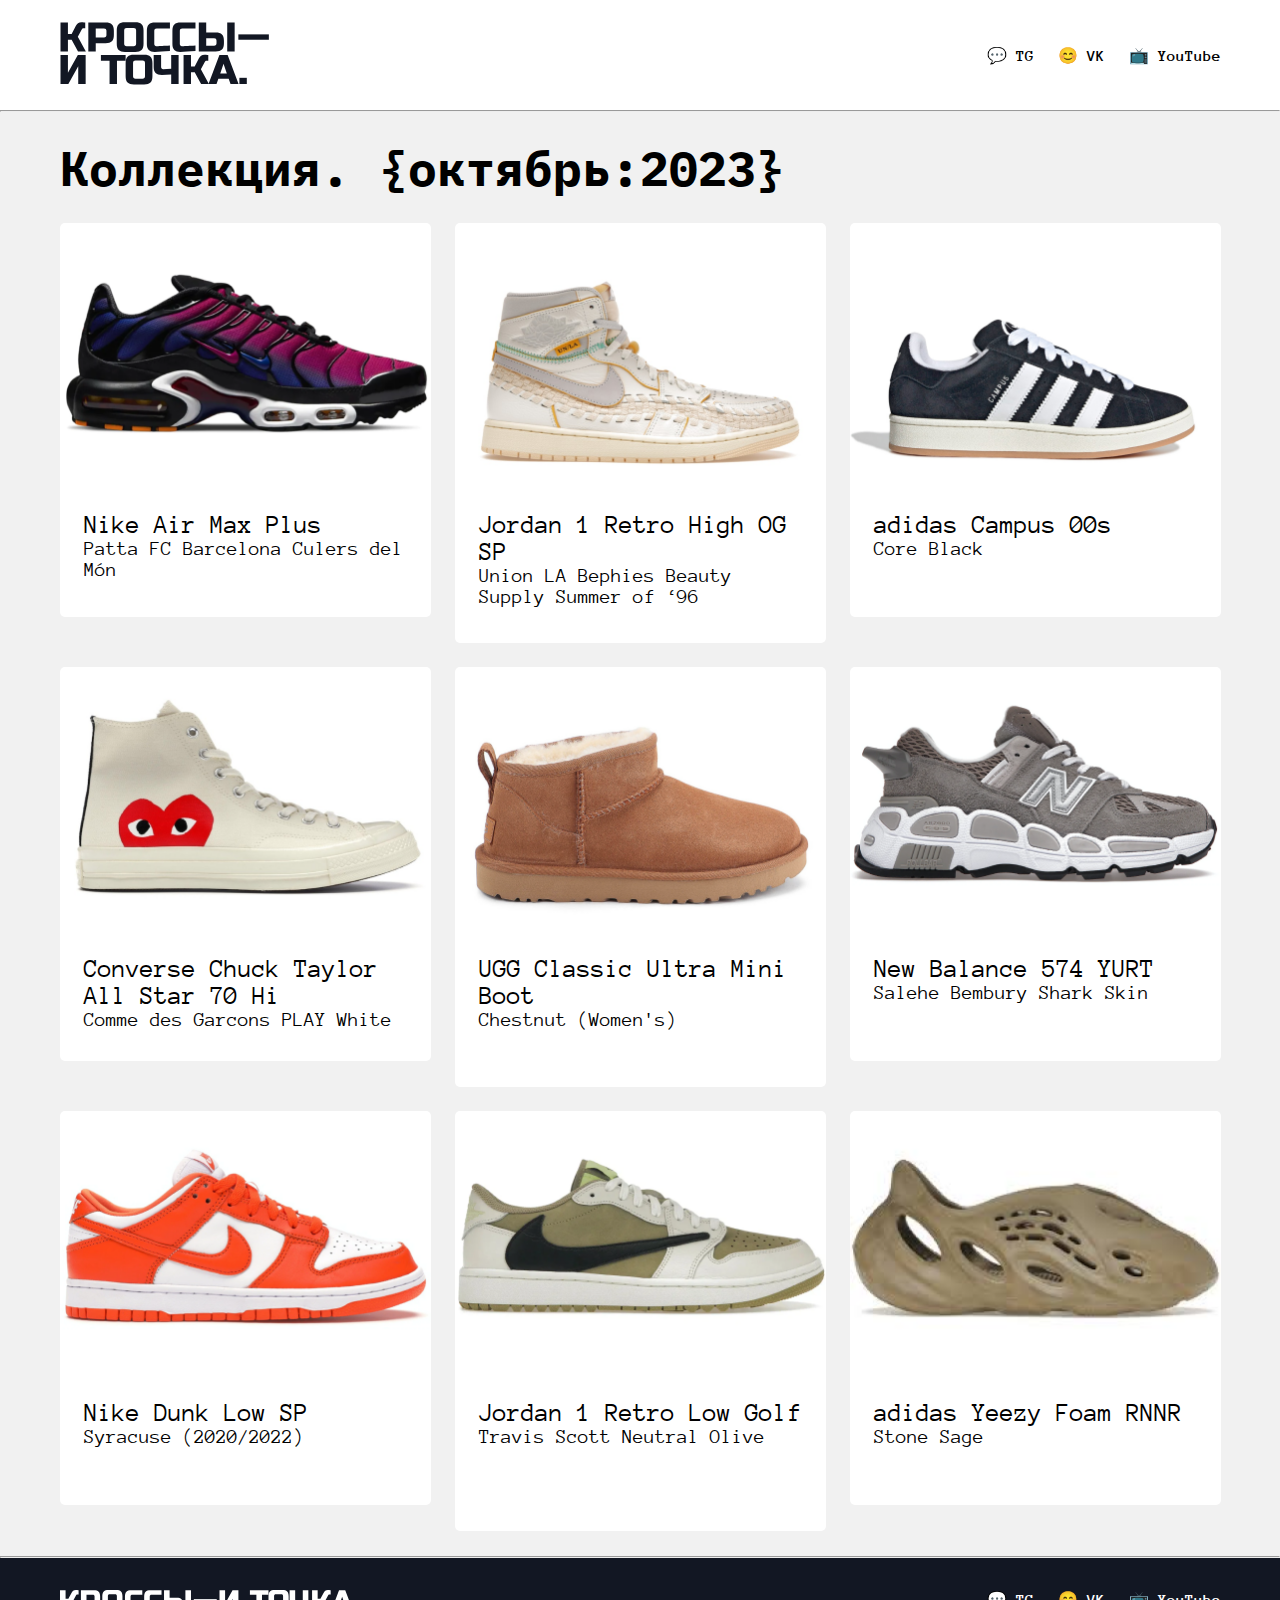
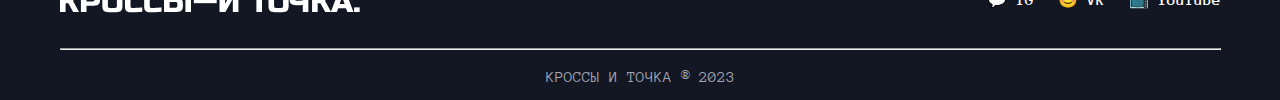
==== index.html @ d74bbc8a "first commit" ====
<!DOCTYPE html>
<html lang="ru">

<head>
    <meta charset="UTF-8">
    <meta name="viewport" content="width=device-width, initial-scale=1.0">
    <title>КРОССЫ - И ТОЧКА.</title>
    <link rel="stylesheet" href="./css/style.css">
    <link rel="preconnect" href="https://fonts.googleapis.com">
    <link rel="preconnect" href="https://fonts.gstatic.com" crossorigin>
    <link
        href="https://fonts.googleapis.com/css2?family=Anonymous+Pro:ital,wght@0,400;0,700;1,400;1,700&family=Roboto:wght@300;900&display=swap"
        rel="stylesheet">
    <link rel="preconnect" href="https://fonts.googleapis.com">
    <link rel="preconnect" href="https://fonts.gstatic.com" crossorigin>
    <link href="https://fonts.googleapis.com/css2?family=IBM+Plex+Mono:wght@100;300;400;500;600;700&display=swap"
        rel="stylesheet">
</head>

<body>
    <div class="container">
        <header class="header">
            <!-- я решил сделать внутренний отступ у header заместо выравнивания по центру т.к. в 
        макете выравнивание не по центру  -->
            <a href="/"><img src="./icons/logo_header.svg" alt="Логотип КРОССЫ - И ТОЧКА." class="header__image"></a>
            <nav>
                <ul class="navigation__list">
                    <li><a href="https://t.me/blinidontunderstand">💬 TG</a></li>
                    <li><a href="https://vk.com/who_asked_me">😊 VK</a></li>
                    <li><a href="https://www.youtube.com/watch?v=d-diB65scQU">📺 YouTube</a></li>
                </ul>
            </nav>
        </header>
    </div>
    <hr>

    <main>
        <div class="container">
            <h1 class="collection__title">Коллекция. {октябрь:2023}</h1>
            <div class="sneakers__collection">
                <div class="sneaker">
                    <img src="./images/sneak1.png" alt="" class="sneaker__image">
                    <div class="sneaker__info">
                        <div class="sneaker__title">Nike Air Max Plus</div>
                        <div class="sneaker__descr">Patta FC Barcelona Culers del Món</div>
                    </div>
                </div>
                <div class="sneaker">
                    <img src="./images/sneak2.png" alt="" class="sneaker__image">
                    <div class="sneaker__info">
                        <div class="sneaker__title">Jordan 1 Retro High OG SP</div>
                        <div class="sneaker__descr">Union LA Bephies Beauty Supply Summer of ‘96</div>
                    </div>
                </div>
                <div class="sneaker">
                    <img src="./images/sneak3.png" alt="" class="sneaker__image">
                    <div class="sneaker__info">
                        <div class="sneaker__title">adidas Campus 00s</div>
                        <div class="sneaker__descr">Core Black</div>
                    </div>
                </div>
                <div class="sneaker">
                    <img src="./images/sneak4.png" alt="" class="sneaker__image">
                    <div class="sneaker__info">
                        <div class="sneaker__title">Converse Chuck Taylor All Star 70 Hi</div>
                        <div class="sneaker__descr">Comme des Garcons PLAY White</div>
                    </div>
                </div>
                <div class="sneaker">
                    <img src="./images/sneak5.png" alt="" class="sneaker__image">
                    <div class="sneaker__info">
                        <div class="sneaker__title">UGG Classic Ultra Mini Boot</div>
                        <div class="sneaker__descr">Chestnut (Women's)</div>
                    </div>
                </div>
                <div class="sneaker">
                    <img src="./images/sneak6.png" alt="" class="sneaker__image">
                    <div class="sneaker__info">
                        <div class="sneaker__title">New Balance 574 YURT</div>
                        <div class="sneaker__descr">Salehe Bembury Shark Skin</div>
                    </div>
                </div>
                <div class="sneaker">
                    <img src="./images/sneak7.png" alt="" class="sneaker__image">
                    <div class="sneaker__info">
                        <div class="sneaker__title">Nike Dunk Low SP</div>
                        <div class="sneaker__descr">Syracuse (2020/2022)</div>
                    </div>
                </div>
                <div class="sneaker">
                    <img src="./images/sneak8.png" alt="" class="sneaker__image">
                    <div class="sneaker__info">
                        <div class="sneaker__title">Jordan 1 Retro Low Golf</div>
                        <div class="sneaker__descr">Travis Scott Neutral Olive</div>
                    </div>
                </div>
                <div class="sneaker">
                    <img src="./images/sneak9.png" alt="" class="sneaker__image">
                    <div class="sneaker__info">
                        <div class="sneaker__title">adidas Yeezy Foam RNNR</div>
                        <div class="sneaker__descr">Stone Sage</div>
                    </div>
                </div>
            </div>
        </div>
    </main>
    <hr>
    <footer class="footer">
        <div class="container">
            <div class="footer__content">
                <a href="/"><img src="./icons/logo_footer.svg" alt="Логотип КРОССЫ - И ТОЧКА." class="footer__logo"></a>
                <nav>
                    <ul class="navigation__list">
                        <li><a href="https://t.me/blinidontunderstand">💬 TG</a></li>
                        <li><a href="https://vk.com/who_asked_me">😊 VK</a></li>
                        <li><a href="https://www.youtube.com/watch?v=d-diB65scQU">📺 YouTube</a></li>
                    </ul>
                </nav>
            </div>
            <hr>
            <span class="copyright">КРОССЫ И ТОЧКА ® 2023</span>
        </div>
    </footer>
</body>

</html>
---- css/style.css ----
* {
    box-sizing: border-box;
    margin: 0;
    padding: 0;
}
body {
    font-family: "Anonymous Pro", monospace, Arial, Helvetica, sans-serif;
}
.container {
    max-width: 1161px;
    display: block;
    margin: 0 auto;
}
.header {
    height: 110px;
    display: flex;
    align-items: center;
    justify-content: space-between;
}
.navigation__list {
    display: flex;
    flex-direction: row;
    gap: 0 24px;
    list-style: none;
}
.navigation__list a {
    text-decoration: none;
    font-weight: bold;
    color: black;
}
.header__image {
    height: 63px;
}
.sneaker__image {
    width: 371px;
}
.collection__title {
    font-family: "IBM Plex Mono", monospace;
    font-size: 48px;
    font-weight: 700;
    margin-bottom: 24px;
}
.sneaker__info {
    padding: 32px 24px;
}
.sneakers__collection {
    display: flex;
    flex-wrap: wrap;
    gap: 24px;
    align-content: center;
    padding-bottom: 25px;
}

.sneaker {
    height: 394px;
    width: 371px;
    background-color: white;
    border-radius: 5px;
}
.sneaker:nth-child(3n + 2) {
    height: 420px;
}
main {
    background-color: #f1f1f1;
    width: 100%;
    min-height: 100px;
    padding-top: 25px;
}
.sneaker__title {
    font-size: 26px;
    font-weight: 500;
    width: 323px;
}
.sneaker__descr {
    font-size: 20px;
    width: 323px;
}
.footer {
    min-height: 142px;
    background-color: #121723;
}
.footer .navigation__list a {
    color: white;
}
.footer__content {
    display: flex;
    flex-direction: row;
    padding: 32px 0;
    justify-content: space-between;
}
.copyright {
    color: #a1a6b4;
    display: flex;
    justify-content: center;
    padding-top: 18px;
}
@media (max-width: 826px) {
    .sneakers__collection {
        flex-direction: column;
    }
    .collection__title {
        text-align: center;
        font-size: 35px;
    }
    .header {
        flex-direction: column;
        padding: 20px 0;
        min-height: 140px;
    }
    .navigation__list {
        margin-top: 20px;
    }
    .footer__content {
        flex-direction: column;
        align-items: center;
    }
    .copyright {
        padding-bottom: 15px;
    }
}
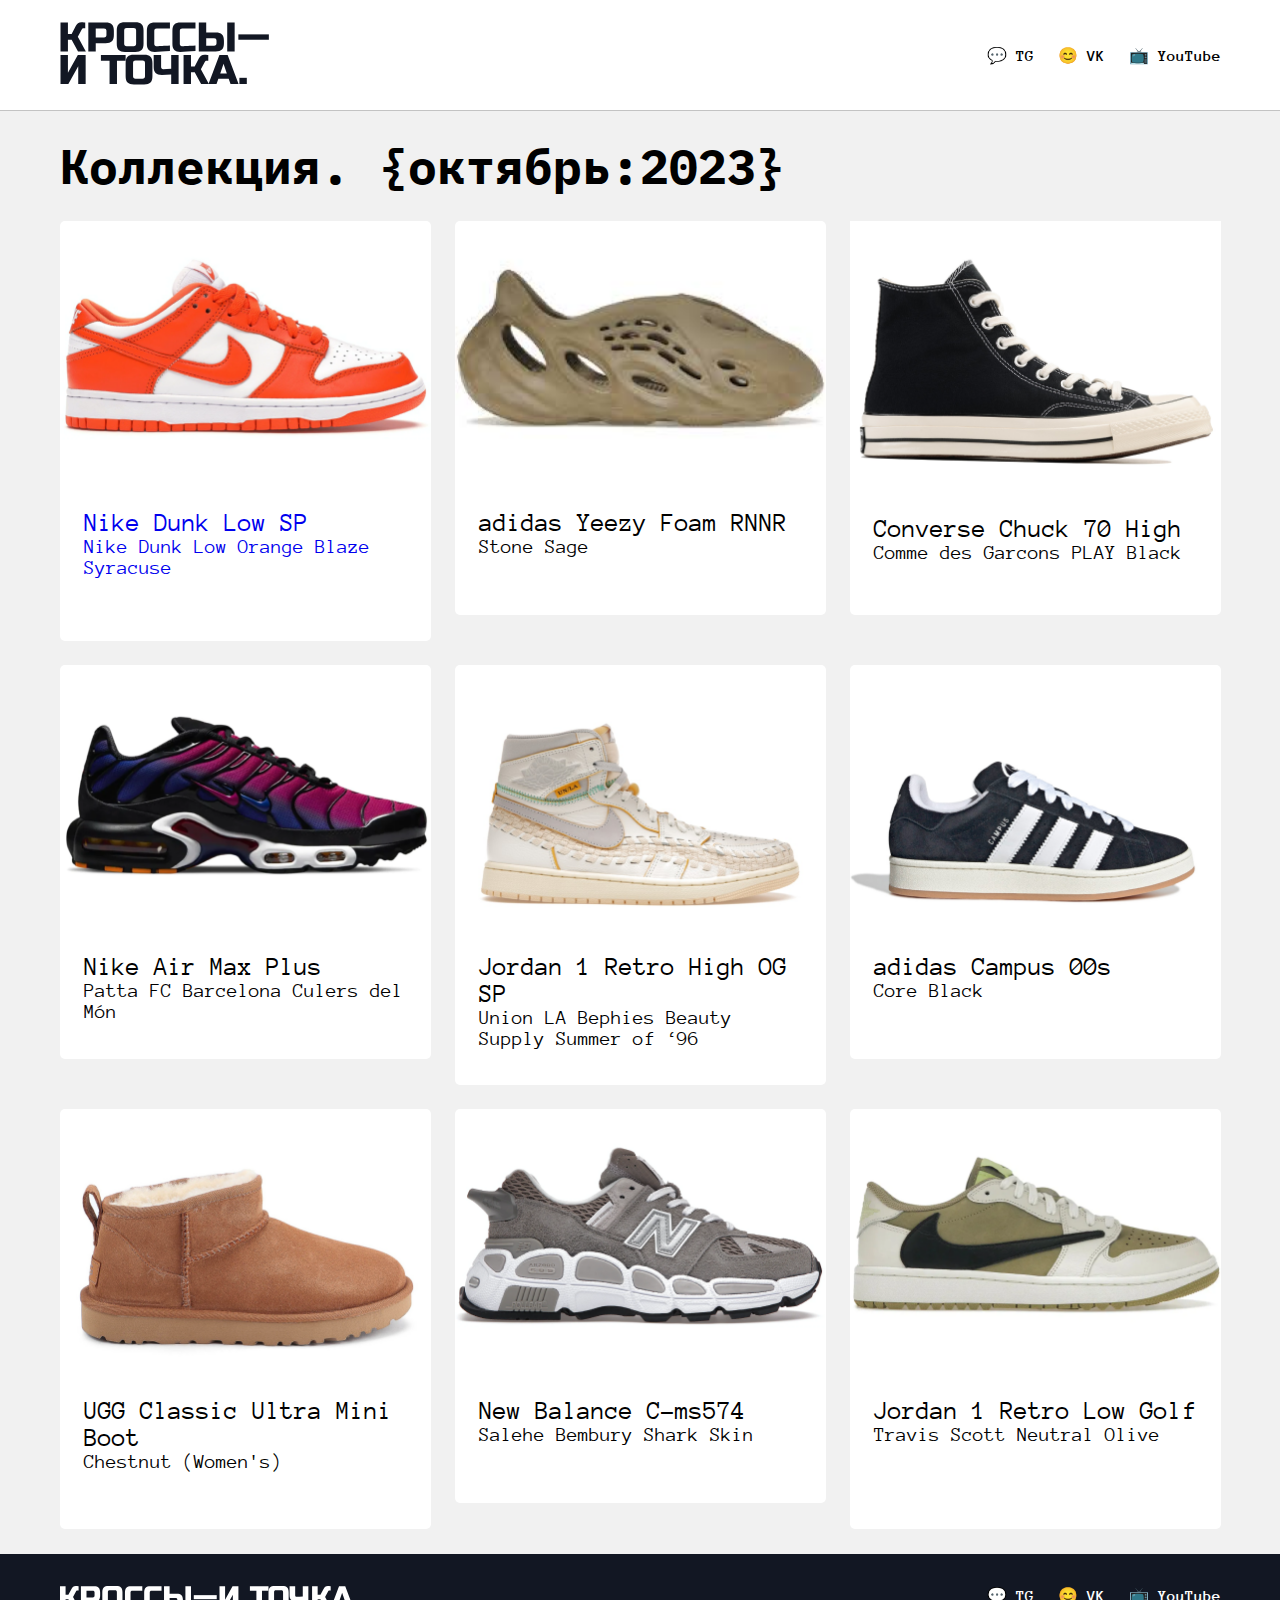
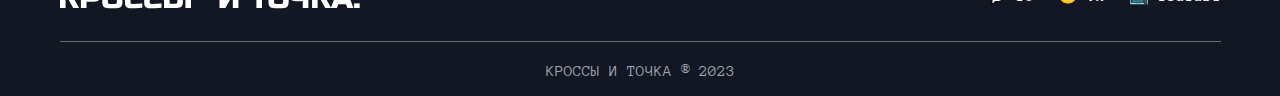
==== commit d63c5ecc: "added a new sneaker" ====
--- a/index.html
+++ b/index.html
@@ -20,9 +20,7 @@
 <body>
     <div class="container">
         <header class="header">
-            <!-- я решил сделать внутренний отступ у header заместо выравнивания по центру т.к. в 
-        макете выравнивание не по центру  -->
-            <a href="/"><img src="./icons/logo_header.svg" alt="Логотип КРОССЫ - И ТОЧКА." class="header__image"></a>
+            <a href="/"><img src="./icons/logo_header.svg" alt="Логотип КРОССЫ И ТОЧКА" class="header__image"></a>
             <nav>
                 <ul class="navigation__list">
                     <li><a href="https://t.me/blinidontunderstand">💬 TG</a></li>
@@ -31,71 +29,74 @@
                 </ul>
             </nav>
         </header>
+
     </div>
-    <hr>
+    <div class="header__divider"></div>
 
     <main>
         <div class="container">
             <h1 class="collection__title">Коллекция. {октябрь:2023}</h1>
             <div class="sneakers__collection">
                 <div class="sneaker">
-                    <img src="./images/sneak1.png" alt="" class="sneaker__image">
+                    <img src="./images/sneak1.png" alt="Изображение кроссовок" class="sneaker__image">
                     <div class="sneaker__info">
                         <div class="sneaker__title">Nike Air Max Plus</div>
                         <div class="sneaker__descr">Patta FC Barcelona Culers del Món</div>
                     </div>
                 </div>
                 <div class="sneaker">
-                    <img src="./images/sneak2.png" alt="" class="sneaker__image">
+                    <img src="./images/sneak2.png" alt="Изображение кроссовок" class="sneaker__image">
                     <div class="sneaker__info">
                         <div class="sneaker__title">Jordan 1 Retro High OG SP</div>
                         <div class="sneaker__descr">Union LA Bephies Beauty Supply Summer of ‘96</div>
                     </div>
                 </div>
                 <div class="sneaker">
-                    <img src="./images/sneak3.png" alt="" class="sneaker__image">
+                    <img src="./images/sneak3.png" alt="Изображение кроссовок" class="sneaker__image">
                     <div class="sneaker__info">
                         <div class="sneaker__title">adidas Campus 00s</div>
                         <div class="sneaker__descr">Core Black</div>
                     </div>
                 </div>
                 <div class="sneaker">
-                    <img src="./images/sneak4.png" alt="" class="sneaker__image">
+                    <img src="./images/sneak4.png" alt="Изображение кроссовок" class="sneaker__image">
                     <div class="sneaker__info">
-                        <div class="sneaker__title">Converse Chuck Taylor All Star 70 Hi</div>
-                        <div class="sneaker__descr">Comme des Garcons PLAY White</div>
+                        <div class="sneaker__title">Converse Chuck 70 High</div>
+                        <div class="sneaker__descr">Comme des Garcons PLAY Black</div>
                     </div>
                 </div>
                 <div class="sneaker">
-                    <img src="./images/sneak5.png" alt="" class="sneaker__image">
+                    <img src="./images/sneak5.png" alt="Изображение кроссовок" class="sneaker__image">
                     <div class="sneaker__info">
                         <div class="sneaker__title">UGG Classic Ultra Mini Boot</div>
                         <div class="sneaker__descr">Chestnut (Women's)</div>
                     </div>
                 </div>
                 <div class="sneaker">
-                    <img src="./images/sneak6.png" alt="" class="sneaker__image">
+                    <img src="./images/sneak6.png" alt="Изображение кроссовок" class="sneaker__image">
                     <div class="sneaker__info">
-                        <div class="sneaker__title">New Balance 574 YURT</div>
+                        <div class="sneaker__title">New Balance C-ms574</div>
                         <div class="sneaker__descr">Salehe Bembury Shark Skin</div>
                     </div>
                 </div>
                 <div class="sneaker">
-                    <img src="./images/sneak7.png" alt="" class="sneaker__image">
-                    <div class="sneaker__info">
-                        <div class="sneaker__title">Nike Dunk Low SP</div>
-                        <div class="sneaker__descr">Syracuse (2020/2022)</div>
-                    </div>
+                    <a href="./pages/sneaker1.html" class="sneaker__link">
+                        <img src="./images/sneak7.png" alt="Изображение кроссовок" class="sneaker__image">
+                        <div class="sneaker__info">
+                            <div class="sneaker__title">Nike Dunk Low SP</div>
+                            <div class="sneaker__descr">Nike Dunk Low Orange Blaze Syracuse</div>
+                        </div>
+                    </a>
                 </div>
                 <div class="sneaker">
-                    <img src="./images/sneak8.png" alt="" class="sneaker__image">
+                    <img src="./images/sneak8.png" alt="Изображение кроссовок" class="sneaker__image">
                     <div class="sneaker__info">
                         <div class="sneaker__title">Jordan 1 Retro Low Golf</div>
                         <div class="sneaker__descr">Travis Scott Neutral Olive</div>
                     </div>
                 </div>
                 <div class="sneaker">
-                    <img src="./images/sneak9.png" alt="" class="sneaker__image">
+                    <img src="./images/sneak9.png" alt="Изображение кроссовок" class="sneaker__image">
                     <div class="sneaker__info">
                         <div class="sneaker__title">adidas Yeezy Foam RNNR</div>
                         <div class="sneaker__descr">Stone Sage</div>
@@ -104,11 +105,10 @@
             </div>
         </div>
     </main>
-    <hr>
     <footer class="footer">
         <div class="container">
-            <div class="footer__content">
-                <a href="/"><img src="./icons/logo_footer.svg" alt="Логотип КРОССЫ - И ТОЧКА." class="footer__logo"></a>
+            <div class="footer__content footer__divider">
+                <a href="/"><img src="./icons/logo_footer.svg" alt="Логотип КРОССЫ И ТОЧКА" class="footer__logo"></a>
                 <nav>
                     <ul class="navigation__list">
                         <li><a href="https://t.me/blinidontunderstand">💬 TG</a></li>
@@ -117,7 +117,6 @@
                     </ul>
                 </nav>
             </div>
-            <hr>
             <span class="copyright">КРОССЫ И ТОЧКА ® 2023</span>
         </div>
     </footer>
--- a/css/style.css
+++ b/css/style.css
@@ -5,6 +5,29 @@
 }
 body {
     font-family: "Anonymous Pro", monospace, Arial, Helvetica, sans-serif;
+    position: relative;
+}
+.sneaker__link {
+    text-decoration: none;
+}
+.sneaker__link:visited {
+    color: black;
+}
+.footer__divider::before {
+    content: "";
+    position: absolute;
+    width: 100%;
+    height: 1px;
+    background-color: #e6e8ec;
+    top: 87px;
+    opacity: 40%;
+}
+.header__divider {
+    position: absolute;
+    width: 100%;
+    height: 1px;
+    background-color: grey;
+    opacity: 40%;
 }
 .container {
     max-width: 1161px;
@@ -50,16 +73,98 @@
     align-content: center;
     padding-bottom: 25px;
 }
+.sneakers__collection .sneaker:nth-child(1) {
+    order: 4;
+}
+.sneakers__collection .sneaker:nth-child(2) {
+    order: 5;
+    height: 420px;
+}
+.sneakers__collection .sneaker:nth-child(3) {
+    order: 6;
+}
+.sneakers__collection .sneaker:nth-child(4) {
+    order: 3;
+}
+.sneakers__collection .sneaker:nth-child(5) {
+    order: 7;
+    height: 420px;
+}
+.sneakers__collection .sneaker:nth-child(6) {
+    order: 8;
+}
+.sneakers__collection .sneaker:nth-child(7) {
+    order: 1;
+    height: 420px;
+}
+.sneakers__collection .sneaker:nth-child(8) {
+    order: 9;
+    height: 420px;
+}
+.sneakers__collection .sneaker:nth-child(9) {
+    order: 2;
+}
+.sneaker__wrapper {
+    display: flex;
+    flex-direction: row;
+    justify-content: space-between;
+}
+.sneaker__text {
+    max-width: 506px;
+}
+.sneaker__attributes {
+    width: 506px;
+    display: flex;
+    flex-direction: row;
+    position: relative;
+    justify-content: space-between;
+}
+.sneaker__list {
+    font-size: 20px;
+    font-weight: 400;
+    list-style-type: none;
+}
+.sneaker__list-right {
+    text-align: right;
+    padding-top: 74px;
+}
+.sneaker__list li {
+    margin: 48px 0;
+}
+.sneaker__list li:after {
+    content: "";
+    position: absolute;
+    width: 100%;
+    height: 1px;
+    left: 0px;
+    background-color: black;
+}
 
+.sneaker__list li:nth-child(1):after {
+    top: 50px;
+}
+.sneaker__list li:nth-child(2):after {
+    top: 118px;
+}
+.sneaker__list li:nth-child(3):after {
+    top: 187px;
+}
+.sneaker__list li:nth-child(4):after {
+    top: 255px;
+}
+.sneaker__list li:nth-child(1) {
+    font-size: 30px;
+    margin: 0;
+}
+.sneaker__list-right li:nth-child(1) {
+    font-size: 20px;
+}
 .sneaker {
     height: 394px;
     width: 371px;
     background-color: white;
     border-radius: 5px;
 }
-.sneaker:nth-child(3n + 2) {
-    height: 420px;
-}
 main {
     background-color: #f1f1f1;
     width: 100%;
@@ -71,6 +176,29 @@
     font-weight: 500;
     width: 323px;
 }
+.sneaker__subtitle {
+    font-size: 36px;
+    font-weight: 500;
+    margin: 24px 0;
+}
+.sneaker__block__title {
+    font-size: 48px;
+    margin-top: 32px;
+    font-weight: 400;
+}
+.sneaker__image-big {
+    width: 100%;
+}
+.sneaker__block__info {
+    padding: 48px;
+}
+.sneaker__block {
+    min-height: 1140px;
+    background-color: white;
+    margin: 32px 0px;
+    border-radius: 50px;
+    box-shadow: 0px 4px 4px 0px rgba(0, 0, 0, 0.25);
+}
 .sneaker__descr {
     font-size: 20px;
     width: 323px;
@@ -87,6 +215,7 @@
     flex-direction: row;
     padding: 32px 0;
     justify-content: space-between;
+    position: relative;
 }
 .copyright {
     color: #a1a6b4;
@@ -95,6 +224,9 @@
     padding-top: 18px;
 }
 @media (max-width: 826px) {
+    .footer__divider::before {
+        top: 120px;
+    }
     .sneakers__collection {
         flex-direction: column;
     }
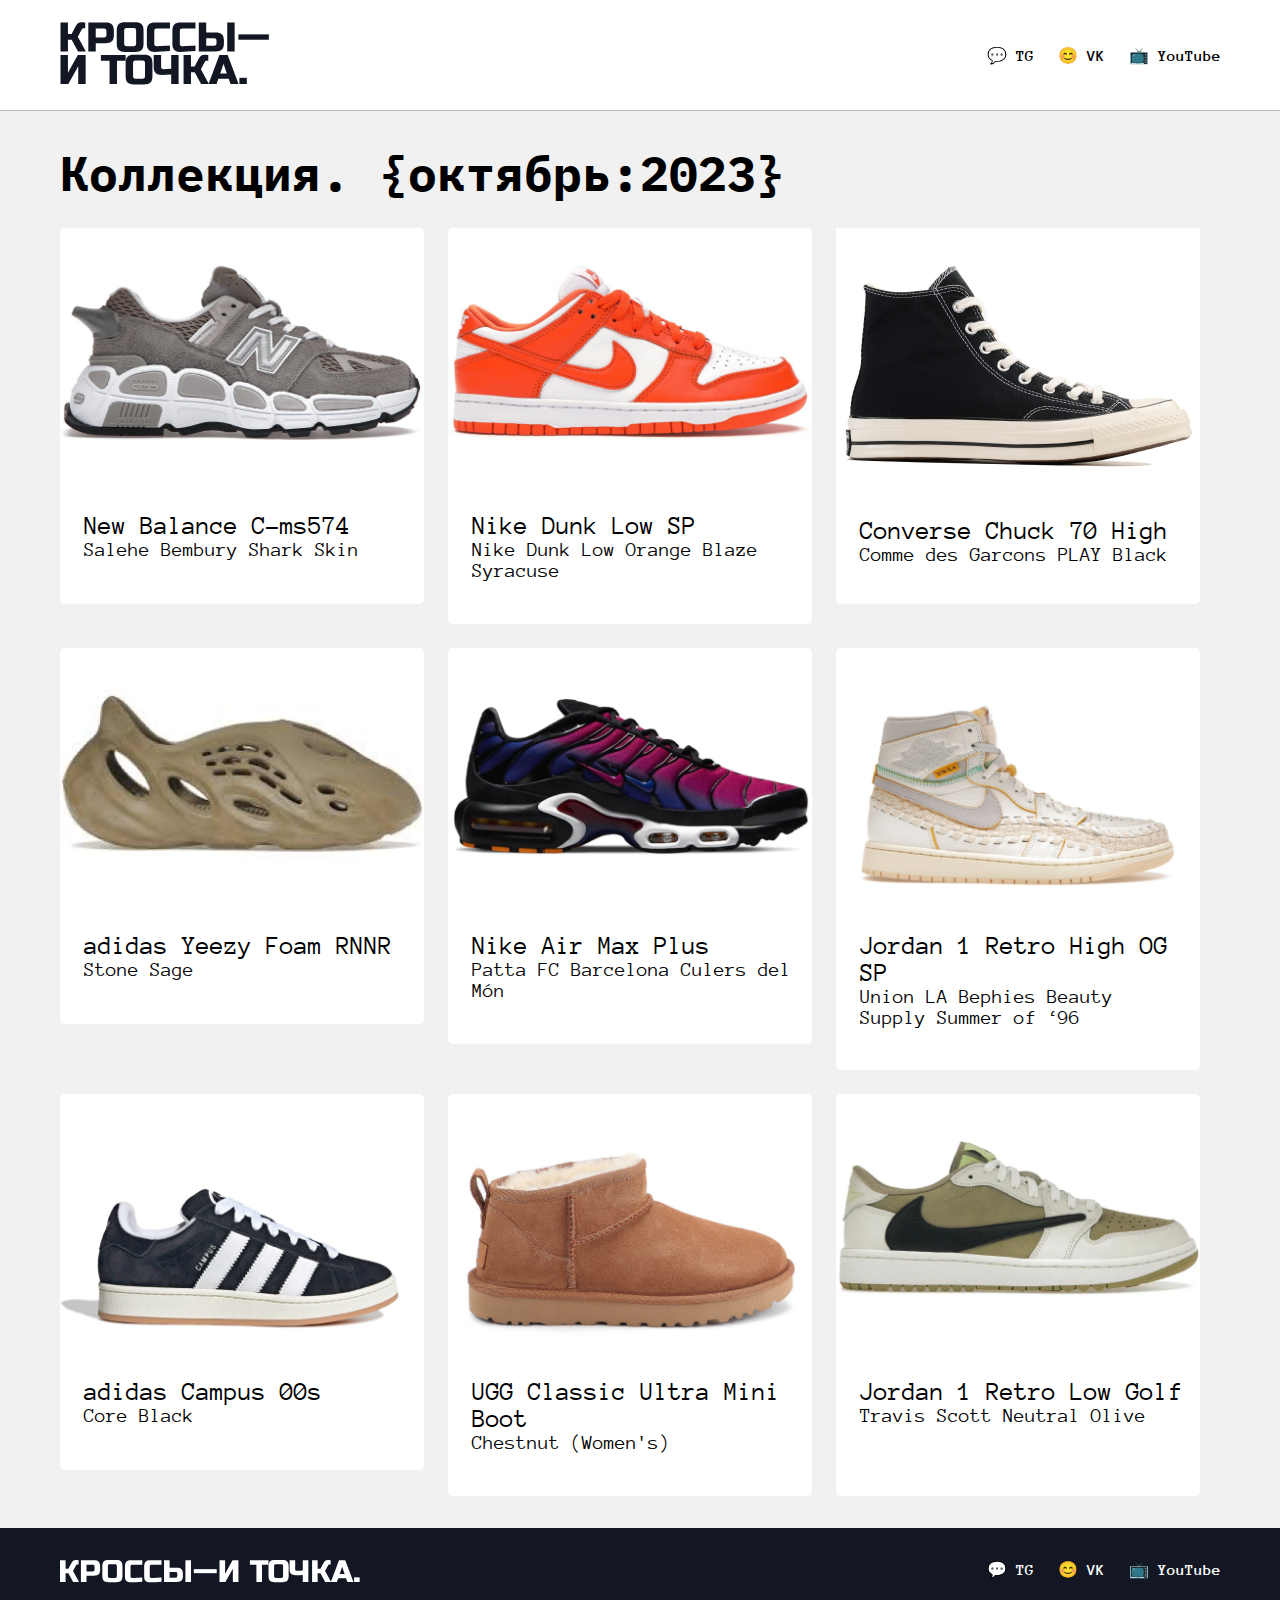
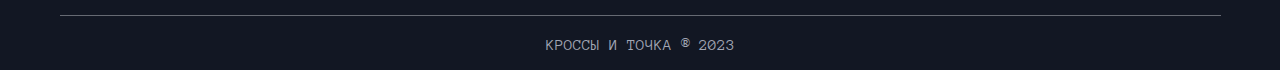
==== commit b5dc596a: "store updated" ====
--- a/index.html
+++ b/index.html
@@ -20,7 +20,7 @@
 <body>
     <div class="container">
         <header class="header">
-            <a href="/"><img src="./icons/logo_header.svg" alt="Логотип КРОССЫ И ТОЧКА" class="header__image"></a>
+            <a href="#"><img src="./icons/logo_header.svg" alt="Логотип КРОССЫ И ТОЧКА" class="header__image"></a>
             <nav>
                 <ul class="navigation__list">
                     <li><a href="https://t.me/blinidontunderstand">💬 TG</a></li>
@@ -59,11 +59,13 @@
                     </div>
                 </div>
                 <div class="sneaker">
-                    <img src="./images/sneak4.png" alt="Изображение кроссовок" class="sneaker__image">
-                    <div class="sneaker__info">
-                        <div class="sneaker__title">Converse Chuck 70 High</div>
-                        <div class="sneaker__descr">Comme des Garcons PLAY Black</div>
-                    </div>
+                    <a href="./pages/sneaker3.html" class="sneaker__link">
+                        <img src="./images/sneak4.png" alt="Изображение кроссовок" class="sneaker__image">
+                        <div class="sneaker__info">
+                            <div class="sneaker__title">Converse Chuck 70 High</div>
+                            <div class="sneaker__descr">Comme des Garcons PLAY Black</div>
+                        </div>
+                    </a>
                 </div>
                 <div class="sneaker">
                     <img src="./images/sneak5.png" alt="Изображение кроссовок" class="sneaker__image">
@@ -73,11 +75,13 @@
                     </div>
                 </div>
                 <div class="sneaker">
-                    <img src="./images/sneak6.png" alt="Изображение кроссовок" class="sneaker__image">
-                    <div class="sneaker__info">
-                        <div class="sneaker__title">New Balance C-ms574</div>
-                        <div class="sneaker__descr">Salehe Bembury Shark Skin</div>
-                    </div>
+                    <a href="./pages/sneaker2.html" class="sneaker__link">
+                        <img src="./images/sneak6.png" alt="Изображение кроссовок" class="sneaker__image">
+                        <div class="sneaker__info">
+                            <div class="sneaker__title">New Balance C-ms574</div>
+                            <div class="sneaker__descr">Salehe Bembury Shark Skin</div>
+                        </div>
+                    </a>
                 </div>
                 <div class="sneaker">
                     <a href="./pages/sneaker1.html" class="sneaker__link">
@@ -108,7 +112,7 @@
     <footer class="footer">
         <div class="container">
             <div class="footer__content footer__divider">
-                <a href="/"><img src="./icons/logo_footer.svg" alt="Логотип КРОССЫ И ТОЧКА" class="footer__logo"></a>
+                <a href="#"><img src="./icons/logo_footer.svg" alt="Логотип КРОССЫ И ТОЧКА" class="footer__logo"></a>
                 <nav>
                     <ul class="navigation__list">
                         <li><a href="https://t.me/blinidontunderstand">💬 TG</a></li>
--- a/css/style.css
+++ b/css/style.css
@@ -9,8 +9,6 @@
 }
 .sneaker__link {
     text-decoration: none;
-}
-.sneaker__link:visited {
     color: black;
 }
 .footer__divider::before {
@@ -26,7 +24,7 @@
     position: absolute;
     width: 100%;
     height: 1px;
-    background-color: grey;
+    background-color: #676b73;
     opacity: 40%;
 }
 .container {
@@ -55,8 +53,9 @@
     height: 63px;
 }
 .sneaker__image {
-    width: 371px;
-}
+    width: 364px;
+}
+
 .collection__title {
     font-family: "IBM Plex Mono", monospace;
     font-size: 48px;
@@ -71,38 +70,69 @@
     flex-wrap: wrap;
     gap: 24px;
     align-content: center;
-    padding-bottom: 25px;
+}
+.sneaker__paragraph {
+    font-size: 20px;
+    line-height: 28px;
 }
 .sneakers__collection .sneaker:nth-child(1) {
-    order: 4;
+    order: 5;
+    height: 396px;
 }
 .sneakers__collection .sneaker:nth-child(2) {
-    order: 5;
-    height: 420px;
+    order: 6;
+    height: 422px;
 }
 .sneakers__collection .sneaker:nth-child(3) {
-    order: 6;
+    order: 7;
 }
 .sneakers__collection .sneaker:nth-child(4) {
     order: 3;
 }
 .sneakers__collection .sneaker:nth-child(5) {
-    order: 7;
-    height: 420px;
+    order: 8;
+    height: 402px;
 }
 .sneakers__collection .sneaker:nth-child(6) {
-    order: 8;
+    order: 1;
 }
 .sneakers__collection .sneaker:nth-child(7) {
-    order: 1;
-    height: 420px;
+    order: 2;
+    height: 396px;
 }
 .sneakers__collection .sneaker:nth-child(8) {
     order: 9;
-    height: 420px;
+    height: 402px;
 }
 .sneakers__collection .sneaker:nth-child(9) {
-    order: 2;
+    order: 4;
+}
+.sneakers__collection .sneaker:nth-child(7):hover {
+    transition-duration: 2s;
+    transform: translateY(-20px);
+    box-shadow: 0 15px 0 0 rgb(220, 209, 88);
+}
+.sneakers__collection .sneaker:nth-child(7):not(:hover) {
+    transition-duration: 2s;
+    transform: translateY(0px);
+}
+.sneakers__collection .sneaker:nth-child(6):hover {
+    transition-duration: 2s;
+    transform: translateY(-20px);
+    box-shadow: -15px 15px 5px 0 rgb(128, 0, 0);
+}
+.sneakers__collection .sneaker:nth-child(6):not(:hover) {
+    transition-duration: 2s;
+    transform: translateY(0px);
+}
+.sneakers__collection .sneaker:nth-child(4):hover {
+    transition-duration: 2s;
+    transform: translateY(-20px);
+    box-shadow: 15px 15px 5px 0 green;
+}
+.sneakers__collection .sneaker:nth-child(4):not(:hover) {
+    transition-duration: 2s;
+    transform: translateY(0px);
 }
 .sneaker__wrapper {
     display: flex;
@@ -160,8 +190,8 @@
     font-size: 20px;
 }
 .sneaker {
-    height: 394px;
-    width: 371px;
+    height: 376px;
+    width: 364px;
     background-color: white;
     border-radius: 5px;
 }
@@ -169,7 +199,7 @@
     background-color: #f1f1f1;
     width: 100%;
     min-height: 100px;
-    padding-top: 25px;
+    padding: 32px 0;
 }
 .sneaker__title {
     font-size: 26px;
@@ -195,7 +225,7 @@
 .sneaker__block {
     min-height: 1140px;
     background-color: white;
-    margin: 32px 0px;
+
     border-radius: 50px;
     box-shadow: 0px 4px 4px 0px rgba(0, 0, 0, 0.25);
 }
@@ -227,6 +257,74 @@
     .footer__divider::before {
         top: 120px;
     }
+    .footer {
+        min-height: 195px;
+    }
+    .sneaker__block__title {
+        font-size: 32px;
+    }
+    .sneaker__subtitle {
+        font-size: 20px;
+    }
+    .sneaker__paragraph {
+        font-size: 16px;
+        line-height: 24px;
+    }
+    .sneaker__list li:nth-child(1) {
+        font-size: 24px;
+        margin-top: 32px;
+    }
+    .sneaker__list li {
+        font-size: 16px;
+    }
+    .sneaker__list li:after {
+        content: "";
+        width: 295px;
+    }
+    .sneaker__list li:nth-child(1):after {
+        top: 70px;
+    }
+    .sneaker__list li:nth-child(2):after {
+        top: 143px;
+    }
+    .sneaker__list li:nth-child(3):after {
+        top: 211px;
+    }
+    .sneaker__list li:nth-child(4):after {
+        top: 279px;
+    }
+    .sneaker__list-right li:nth-child(1) {
+        font-size: 16px;
+    }
+    .sneaker__image-big {
+        width: 295px;
+        display: block;
+        margin: 0 auto;
+        border-radius: 50px 50px 0 0;
+    }
+    .sneaker__block__info {
+        padding: 0;
+    }
+    .sneaker__wrapper {
+        flex-direction: column;
+    }
+    .sneaker__block {
+        width: 343px;
+        display: block;
+        margin: 0 auto;
+        padding: 24px 24px 0 24px;
+        border-radius: 12px;
+        box-shadow: none;
+    }
+    .sneaker__list-right li:after {
+        display: none;
+    }
+    .sneaker__list-right {
+        padding-top: 0;
+        position: absolute;
+        top: 73px;
+        left: 146px;
+    }
     .sneakers__collection {
         flex-direction: column;
     }
@@ -236,8 +334,8 @@
     }
     .header {
         flex-direction: column;
-        padding: 20px 0;
-        min-height: 140px;
+        padding: 24px 0;
+        min-height: 156px;
     }
     .navigation__list {
         margin-top: 20px;
@@ -249,4 +347,10 @@
     .copyright {
         padding-bottom: 15px;
     }
-}
+    .navigation__list a {
+        font-size: 20px;
+    }
+    .mobile {
+        display: none;
+    }
+}
